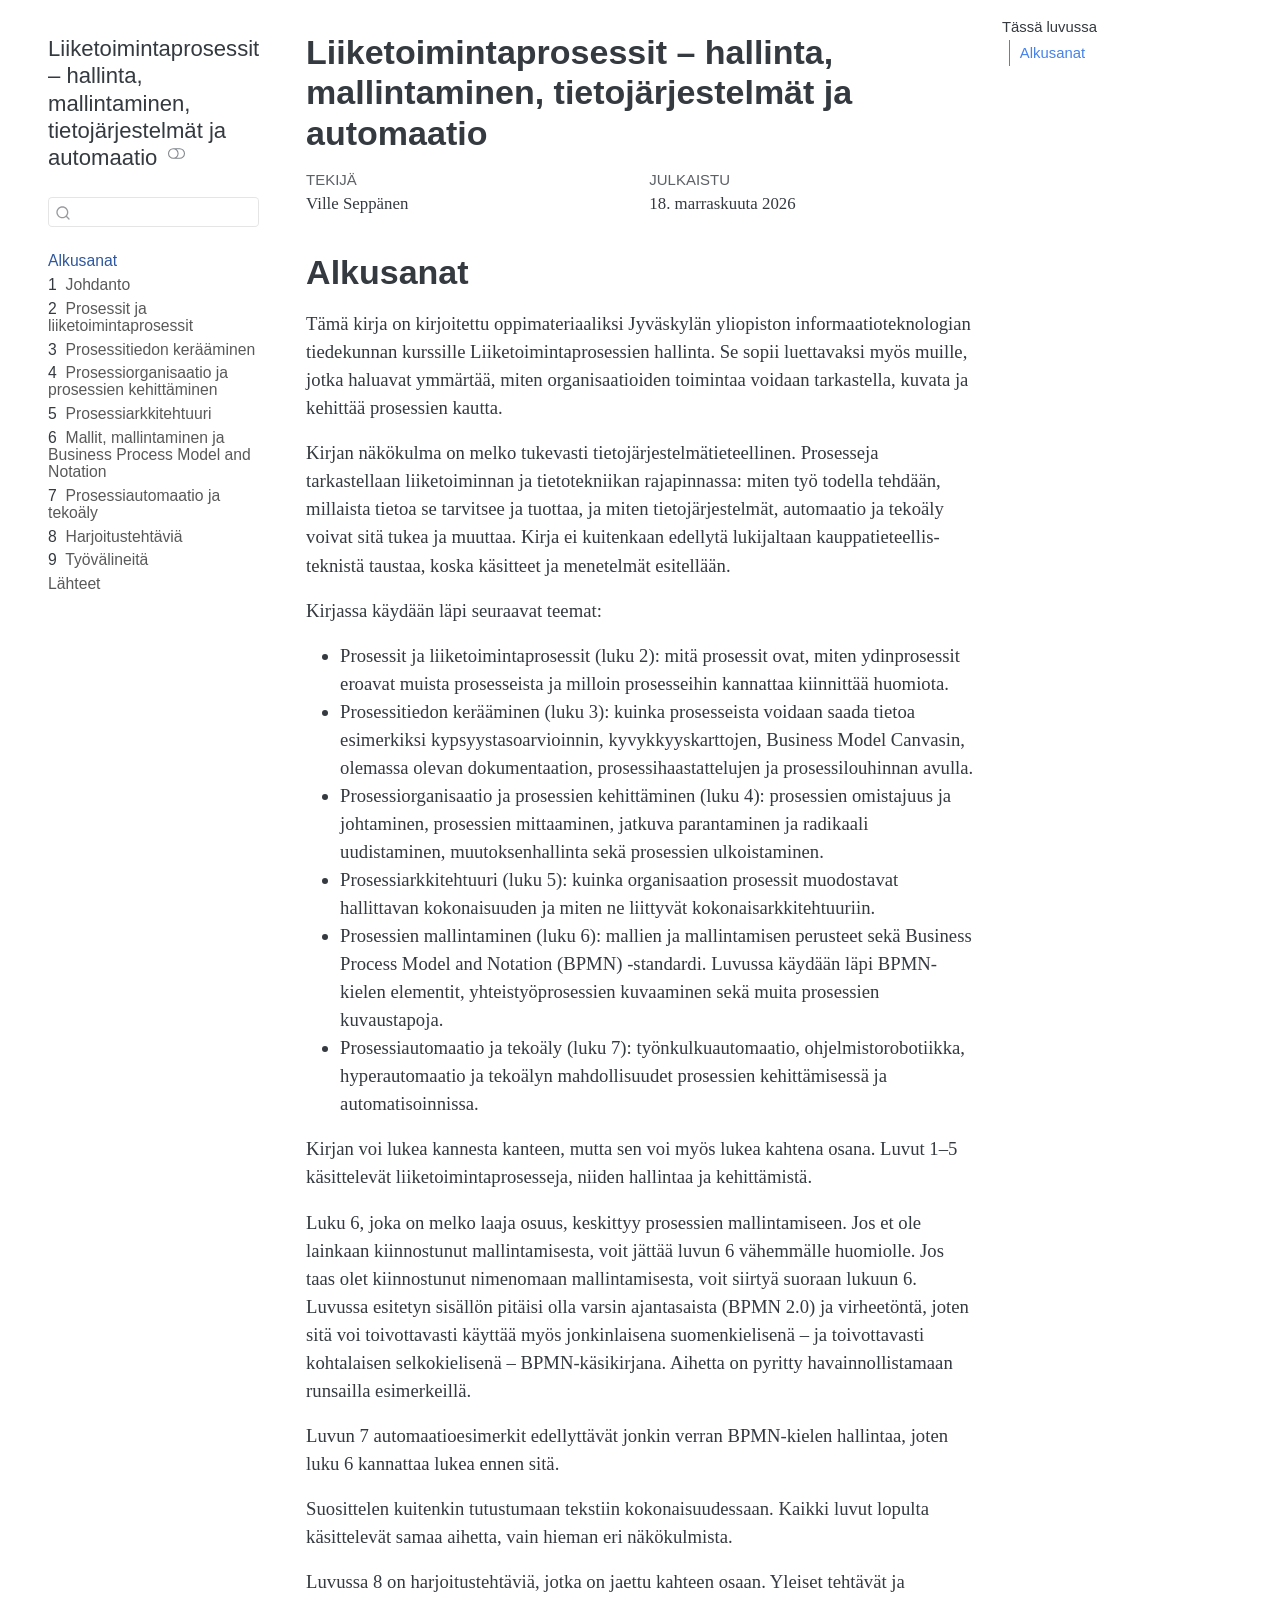
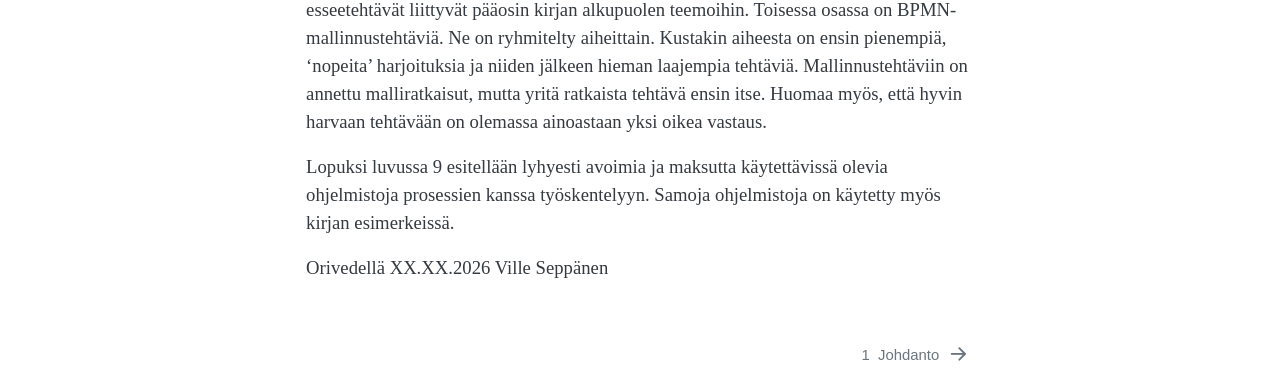
==== index.html @ 6fb19922 "Built site for gh-pages" ====
<!DOCTYPE html>
<html xmlns="http://www.w3.org/1999/xhtml" lang="fi" xml:lang="fi"><head>

<meta charset="utf-8">
<meta name="generator" content="quarto-1.10.19">

<meta name="viewport" content="width=device-width, initial-scale=1.0, user-scalable=yes">

<meta name="author" content="Ville Seppänen">

<title>Liiketoimintaprosessit – hallinta, mallintaminen, tietojärjestelmät ja automaatio</title>
<style>
/* Default styles provided by pandoc.
** See https://pandoc.org/MANUAL.html#variables-for-html for config info.
*/
span.smallcaps{font-variant: small-caps;}
div.columns{display: flex; gap: 1.5em;}
div.column{flex: auto;}
@media screen {
div.columns{gap: min(4vw, 1.5em);}
div.column{overflow-x: auto;}
}
div.hanging-indent{margin-left: 1.5em; text-indent: -1.5em;}
ul.task-list{list-style: none;}
ul.task-list li input[type="checkbox"] {
  width: 0.8em;
  margin: 0 0.8em 0.2em -1em; /* quarto-specific, see https://github.com/quarto-dev/quarto-cli/issues/4556 */ 
  vertical-align: middle;
}
</style>


<script src="site_libs/quarto-nav/quarto-nav.js"></script>
<script src="site_libs/quarto-nav/headroom.min.js"></script>
<script src="site_libs/clipboard/clipboard.min.js"></script>
<script src="site_libs/quarto-search/autocomplete.umd.js"></script>
<script src="site_libs/quarto-search/fuse.min.js"></script>
<script src="site_libs/quarto-search/quarto-search.js"></script>
<meta name="quarto:offset" content="./">
<link href="./johdanto.html" rel="next">
<script src="site_libs/quarto-html/quarto.js" type="module"></script>
<script src="site_libs/quarto-html/tabsets/tabsets.js" type="module"></script>
<script src="site_libs/quarto-html/popper.min.js"></script>
<script src="site_libs/quarto-html/tippy.umd.min.js"></script>
<script src="site_libs/quarto-html/anchor.min.js"></script>
<link href="site_libs/quarto-html/tippy.css" rel="stylesheet">
<link href="site_libs/quarto-html/quarto-syntax-highlighting-bf27225e3a48a9273f3daa8f8e829971.css" rel="stylesheet" class="quarto-color-scheme" id="quarto-text-highlighting-styles">
<link href="site_libs/quarto-html/quarto-syntax-highlighting-dark-b626d73c4c936ccc3cb08be7d45d1df6.css" rel="stylesheet" class="quarto-color-scheme quarto-color-alternate" id="quarto-text-highlighting-styles">
<link href="site_libs/quarto-html/quarto-syntax-highlighting-bf27225e3a48a9273f3daa8f8e829971.css" rel="stylesheet" class="quarto-color-scheme-extra" id="quarto-text-highlighting-styles">
<script src="site_libs/bootstrap/bootstrap.min.js"></script>
<link href="site_libs/bootstrap/bootstrap-icons.css" rel="stylesheet">
<link href="site_libs/bootstrap/bootstrap-2a1a1914d861ccdc16544b75d36f383a.min.css" rel="stylesheet" append-hash="true" class="quarto-color-scheme" id="quarto-bootstrap" data-mode="light">
<link href="site_libs/bootstrap/bootstrap-dark-37a0ccb6f5b9899fcb884e11bb6f7458.min.css" rel="stylesheet" append-hash="true" class="quarto-color-scheme quarto-color-alternate" id="quarto-bootstrap" data-mode="dark">
<link href="site_libs/bootstrap/bootstrap-2a1a1914d861ccdc16544b75d36f383a.min.css" rel="stylesheet" append-hash="true" class="quarto-color-scheme-extra" id="quarto-bootstrap" data-mode="light">
<script id="quarto-search-options" type="application/json">{
  "location": "sidebar",
  "copy-button": false,
  "collapse-after": 3,
  "panel-placement": "start",
  "type": "textbox",
  "limit": 50,
  "keyboard-shortcut": [
    "f",
    "/",
    "s"
  ],
  "show-item-context": false,
  "language": {
    "search-no-results-text": "Ei tuloksia",
    "search-matching-documents-text": "tulokset",
    "search-copy-link-title": "Kopioi linkki hakuun",
    "search-hide-matches-text": "Piilota loput tulokset",
    "search-more-match-text": "tulos tässä dokumentissa",
    "search-more-matches-text": "tulosta tässä dokumentissa",
    "search-clear-button-title": "Tyhjennä",
    "search-text-placeholder": "",
    "search-detached-cancel-button-title": "Peruuta",
    "search-submit-button-title": "Lähetä",
    "search-label": "Hae"
  }
}</script>


<link rel="stylesheet" href="styles.css">
</head>

<body class="nav-sidebar floating quarto-light"><script id="quarto-html-before-body" type="application/javascript">
    const toggleBodyColorMode = (bsSheetEl) => {
      const mode = bsSheetEl.getAttribute("data-mode");
      const bodyEl = window.document.querySelector("body");
      if (mode === "dark") {
        bodyEl.classList.add("quarto-dark");
        bodyEl.classList.remove("quarto-light");
      } else {
        bodyEl.classList.add("quarto-light");
        bodyEl.classList.remove("quarto-dark");
      }
    }
    const toggleBodyColorPrimary = () => {
      const bsSheetEl = window.document.querySelector("link#quarto-bootstrap:not([rel=disabled-stylesheet])");
      if (bsSheetEl) {
        toggleBodyColorMode(bsSheetEl);
      }
    }
    const setColorSchemeToggle = (alternate) => {
      const toggles = window.document.querySelectorAll('.quarto-color-scheme-toggle');
      for (let i=0; i < toggles.length; i++) {
        const toggle = toggles[i];
        if (toggle) {
          if (alternate) {
            toggle.classList.add("alternate");
          } else {
            toggle.classList.remove("alternate");
          }
        }
      }
    };
    const toggleColorMode = (alternate) => {
      // Switch the stylesheets
      const primaryStylesheets = window.document.querySelectorAll('link.quarto-color-scheme:not(.quarto-color-alternate)');
      const alternateStylesheets = window.document.querySelectorAll('link.quarto-color-scheme.quarto-color-alternate');
      manageTransitions('#quarto-margin-sidebar .nav-link', false);
      if (alternate) {
        // note: dark is layered on light, we don't disable primary!
        enableStylesheet(alternateStylesheets);
        for (const sheetNode of alternateStylesheets) {
          if (sheetNode.id === "quarto-bootstrap") {
            toggleBodyColorMode(sheetNode);
          }
        }
      } else {
        disableStylesheet(alternateStylesheets);
        enableStylesheet(primaryStylesheets)
        toggleBodyColorPrimary();
      }
      manageTransitions('#quarto-margin-sidebar .nav-link', true);
      // Switch the toggles
      setColorSchemeToggle(alternate)
      // Hack to workaround the fact that safari doesn't
      // properly recolor the scrollbar when toggling (#1455)
      if (navigator.userAgent.indexOf('Safari') > 0 && navigator.userAgent.indexOf('Chrome') == -1) {
        manageTransitions("body", false);
        window.scrollTo(0, 1);
        setTimeout(() => {
          window.scrollTo(0, 0);
          manageTransitions("body", true);
        }, 40);
      }
    }
    const disableStylesheet = (stylesheets) => {
      for (let i=0; i < stylesheets.length; i++) {
        const stylesheet = stylesheets[i];
        stylesheet.rel = 'disabled-stylesheet';
      }
    }
    const enableStylesheet = (stylesheets) => {
      for (let i=0; i < stylesheets.length; i++) {
        const stylesheet = stylesheets[i];
        if(stylesheet.rel !== 'stylesheet') { // for Chrome, which will still FOUC without this check
          stylesheet.rel = 'stylesheet';
        }
      }
    }
    const manageTransitions = (selector, allowTransitions) => {
      const els = window.document.querySelectorAll(selector);
      for (let i=0; i < els.length; i++) {
        const el = els[i];
        if (allowTransitions) {
          el.classList.remove('notransition');
        } else {
          el.classList.add('notransition');
        }
      }
    }
    const isFileUrl = () => {
      return window.location.protocol === 'file:';
    }
    const hasAlternateSentinel = () => {
      let styleSentinel = getColorSchemeSentinel();
      if (styleSentinel !== null) {
        return styleSentinel === "alternate";
      } else {
        return false;
      }
    }
    const setStyleSentinel = (alternate) => {
      const value = alternate ? "alternate" : "default";
      if (!isFileUrl()) {
        window.localStorage.setItem("quarto-color-scheme", value);
      } else {
        localAlternateSentinel = value;
      }
    }
    const getColorSchemeSentinel = () => {
      if (!isFileUrl()) {
        const storageValue = window.localStorage.getItem("quarto-color-scheme");
        return storageValue != null ? storageValue : localAlternateSentinel;
      } else {
        return localAlternateSentinel;
      }
    }
    const toggleGiscusIfUsed = (isAlternate, darkModeDefault) => {
      const baseTheme = document.querySelector('#giscus-base-theme')?.value ?? 'light';
      const alternateTheme = document.querySelector('#giscus-alt-theme')?.value ?? 'dark';
      let newTheme = '';
      if(authorPrefersDark) {
        newTheme = isAlternate ? baseTheme : alternateTheme;
      } else {
        newTheme = isAlternate ? alternateTheme : baseTheme;
      }
      const changeGiscusTheme = () => {
        // From: https://github.com/giscus/giscus/issues/336
        const sendMessage = (message) => {
          const iframe = document.querySelector('iframe.giscus-frame');
          if (!iframe) return;
          iframe.contentWindow.postMessage({ giscus: message }, 'https://giscus.app');
        }
        sendMessage({
          setConfig: {
            theme: newTheme
          }
        });
      }
      const isGiscussLoaded = window.document.querySelector('iframe.giscus-frame') !== null;
      if (isGiscussLoaded) {
        changeGiscusTheme();
      }
    };
    const authorPrefersDark = false;
    const darkModeDefault = authorPrefersDark;
      document.querySelector('link#quarto-text-highlighting-styles.quarto-color-scheme-extra').rel = 'disabled-stylesheet';
      document.querySelector('link#quarto-bootstrap.quarto-color-scheme-extra').rel = 'disabled-stylesheet';
    let localAlternateSentinel = darkModeDefault ? 'alternate' : 'default';
    // Dark / light mode switch
    window.quartoToggleColorScheme = () => {
      // Read the current dark / light value
      let toAlternate = !hasAlternateSentinel();
      toggleColorMode(toAlternate);
      setStyleSentinel(toAlternate);
      toggleGiscusIfUsed(toAlternate, darkModeDefault);
      window.dispatchEvent(new Event('resize'));
    };
    // Switch to dark mode if need be
    if (hasAlternateSentinel()) {
      toggleColorMode(true);
    } else {
      toggleColorMode(false);
    }
  </script>

<div id="quarto-search-results"></div>
  <header id="quarto-header" class="headroom fixed-top">
  <nav class="quarto-secondary-nav">
    <div class="container-fluid d-flex">
      <button type="button" class="quarto-btn-toggle btn" data-bs-toggle="collapse" role="button" data-bs-target=".quarto-sidebar-collapse-item" aria-controls="quarto-sidebar" aria-expanded="false" aria-label="Vaihda sivupalkki" onclick="if (window.quartoToggleHeadroom) { window.quartoToggleHeadroom(); }">
        <i class="bi bi-layout-text-sidebar-reverse"></i>
      </button>
        <nav class="quarto-page-breadcrumbs" aria-label="breadcrumb"><ol class="breadcrumb"><li class="breadcrumb-item"><a href="./index.html">Alkusanat</a></li></ol></nav>
        <a class="flex-grow-1" role="navigation" data-bs-toggle="collapse" data-bs-target=".quarto-sidebar-collapse-item" aria-controls="quarto-sidebar" aria-expanded="false" aria-label="Vaihda sivupalkki" onclick="if (window.quartoToggleHeadroom) { window.quartoToggleHeadroom(); }">      
        </a>
      <button type="button" class="btn quarto-search-button" aria-label="Hae" onclick="window.quartoOpenSearch();">
        <i class="bi bi-search"></i>
      </button>
    </div>
  </nav>
</header>
<!-- content -->
<div id="quarto-content" class="quarto-container page-columns page-rows-contents page-layout-article">
<!-- sidebar -->
  <nav id="quarto-sidebar" class="sidebar collapse collapse-horizontal quarto-sidebar-collapse-item sidebar-navigation floating overflow-auto">
    <div class="pt-lg-2 mt-2 text-left sidebar-header">
    <div class="sidebar-title mb-0 py-0">
      <a href="./">Liiketoimintaprosessit – hallinta, mallintaminen, tietojärjestelmät ja automaatio</a> 
        <div class="sidebar-tools-main">
  <a href="" class="quarto-color-scheme-toggle quarto-navigation-tool  px-1" onclick="window.quartoToggleColorScheme(); return false;" title="Tumma tila päälle/pois"><i class="bi"></i></a>
</div>
    </div>
      </div>
        <div class="mt-2 flex-shrink-0 align-items-center">
        <div class="sidebar-search">
        <div id="quarto-search" class="" title="Hae"></div>
        </div>
        </div>
    <div class="sidebar-menu-container"> 
    <ul class="list-unstyled mt-1">
        <li class="sidebar-item">
  <div class="sidebar-item-container"> 
  <a href="./index.html" class="sidebar-item-text sidebar-link active">
 <span class="menu-text">Alkusanat</span></a>
  </div>
</li>
        <li class="sidebar-item">
  <div class="sidebar-item-container"> 
  <a href="./johdanto.html" class="sidebar-item-text sidebar-link">
 <span class="menu-text"><span class="chapter-number">1</span>&nbsp; <span class="chapter-title">Johdanto</span></span></a>
  </div>
</li>
        <li class="sidebar-item">
  <div class="sidebar-item-container"> 
  <a href="./prosessit_ja_liiketoimintaprosessit.html" class="sidebar-item-text sidebar-link">
 <span class="menu-text"><span class="chapter-number">2</span>&nbsp; <span class="chapter-title">Prosessit ja liiketoimintaprosessit</span></span></a>
  </div>
</li>
        <li class="sidebar-item">
  <div class="sidebar-item-container"> 
  <a href="./prosessitiedon_keraaminen.html" class="sidebar-item-text sidebar-link">
 <span class="menu-text"><span class="chapter-number">3</span>&nbsp; <span class="chapter-title">Prosessitiedon kerääminen</span></span></a>
  </div>
</li>
        <li class="sidebar-item">
  <div class="sidebar-item-container"> 
  <a href="./prosessiorganisaatio_ja_prosessien_kehittaminen.html" class="sidebar-item-text sidebar-link">
 <span class="menu-text"><span class="chapter-number">4</span>&nbsp; <span class="chapter-title">Prosessiorganisaatio ja prosessien kehittäminen</span></span></a>
  </div>
</li>
        <li class="sidebar-item">
  <div class="sidebar-item-container"> 
  <a href="./prosessiarkkitehtuuri.html" class="sidebar-item-text sidebar-link">
 <span class="menu-text"><span class="chapter-number">5</span>&nbsp; <span class="chapter-title">Prosessiarkkitehtuuri</span></span></a>
  </div>
</li>
        <li class="sidebar-item">
  <div class="sidebar-item-container"> 
  <a href="./bpmn_ja_prosessien_kuvaaminen.html" class="sidebar-item-text sidebar-link">
 <span class="menu-text"><span class="chapter-number">6</span>&nbsp; <span class="chapter-title">Mallit, mallintaminen ja Business Process Model and Notation</span></span></a>
  </div>
</li>
        <li class="sidebar-item">
  <div class="sidebar-item-container"> 
  <a href="./prosessiautomaatio.html" class="sidebar-item-text sidebar-link">
 <span class="menu-text"><span class="chapter-number">7</span>&nbsp; <span class="chapter-title">Prosessiautomaatio ja tekoäly</span></span></a>
  </div>
</li>
        <li class="sidebar-item">
  <div class="sidebar-item-container"> 
  <a href="./tehtavat.html" class="sidebar-item-text sidebar-link">
 <span class="menu-text"><span class="chapter-number">8</span>&nbsp; <span class="chapter-title">Harjoitustehtäviä</span></span></a>
  </div>
</li>
        <li class="sidebar-item">
  <div class="sidebar-item-container"> 
  <a href="./tyovalineita.html" class="sidebar-item-text sidebar-link">
 <span class="menu-text"><span class="chapter-number">9</span>&nbsp; <span class="chapter-title">Työvälineitä</span></span></a>
  </div>
</li>
        <li class="sidebar-item">
  <div class="sidebar-item-container"> 
  <a href="./references.html" class="sidebar-item-text sidebar-link">
 <span class="menu-text">Lähteet</span></a>
  </div>
</li>
    </ul>
    </div>
</nav>
<div id="quarto-sidebar-glass" class="quarto-sidebar-collapse-item" data-bs-toggle="collapse" data-bs-target=".quarto-sidebar-collapse-item"></div>
<!-- margin-sidebar -->
    <div id="quarto-margin-sidebar" class="sidebar margin-sidebar">
        <nav id="TOC" role="doc-toc" class="toc-active">
    <h2 id="toc-title">Tässä luvussa</h2>
   
  <ul>
  <li><a href="#alkusanat" id="toc-alkusanat" class="nav-link active" data-scroll-target="#alkusanat">Alkusanat</a></li>
  </ul>
</nav>
    </div>
<!-- main -->
<main class="content" id="quarto-document-content">


<header id="title-block-header" class="quarto-title-block default">
<div class="quarto-title">
<h1 class="title">Liiketoimintaprosessit – hallinta, mallintaminen, tietojärjestelmät ja automaatio</h1>
</div>



<div class="quarto-title-meta">

    <div>
    <div class="quarto-title-meta-heading">Tekijä</div>
    <div class="quarto-title-meta-contents">
             <p>Ville Seppänen </p>
          </div>
  </div>
    
    <div>
    <div class="quarto-title-meta-heading">Julkaistu</div>
    <div class="quarto-title-meta-contents">
      <p class="date">18. marraskuuta 2026</p>
    </div>
  </div>
  
    
  </div>
  


</header>


<section id="alkusanat" class="level1 unnumbered">
<h1 class="unnumbered">Alkusanat</h1>
<p>Tämä kirja on kirjoitettu oppimateriaaliksi Jyväskylän yliopiston informaatioteknologian tiedekunnan kurssille Liiketoimintaprosessien hallinta. Se sopii luettavaksi myös muille, jotka haluavat ymmärtää, miten organisaatioiden toimintaa voidaan tarkastella, kuvata ja kehittää prosessien kautta.</p>
<p>Kirjan näkökulma on melko tukevasti tietojärjestelmätieteellinen. Prosesseja tarkastellaan liiketoiminnan ja tietotekniikan rajapinnassa: miten työ todella tehdään, millaista tietoa se tarvitsee ja tuottaa, ja miten tietojärjestelmät, automaatio ja tekoäly voivat sitä tukea ja muuttaa. Kirja ei kuitenkaan edellytä lukijaltaan kauppatieteellis-teknistä taustaa, koska käsitteet ja menetelmät esitellään.</p>
<p>Kirjassa käydään läpi seuraavat teemat:</p>
<ul>
<li>Prosessit ja liiketoimintaprosessit (luku 2): mitä prosessit ovat, miten ydinprosessit eroavat muista prosesseista ja milloin prosesseihin kannattaa kiinnittää huomiota.</li>
<li>Prosessitiedon kerääminen (luku 3): kuinka prosesseista voidaan saada tietoa esimerkiksi kypsyystasoarvioinnin, kyvykkyyskarttojen, Business Model Canvasin, olemassa olevan dokumentaation, prosessihaastattelujen ja prosessilouhinnan avulla.</li>
<li>Prosessiorganisaatio ja prosessien kehittäminen (luku 4): prosessien omistajuus ja johtaminen, prosessien mittaaminen, jatkuva parantaminen ja radikaali uudistaminen, muutoksenhallinta sekä prosessien ulkoistaminen.</li>
<li>Prosessiarkkitehtuuri (luku 5): kuinka organisaation prosessit muodostavat hallittavan kokonaisuuden ja miten ne liittyvät kokonaisarkkitehtuuriin.</li>
<li>Prosessien mallintaminen (luku 6): mallien ja mallintamisen perusteet sekä Business Process Model and Notation (BPMN) -standardi. Luvussa käydään läpi BPMN-kielen elementit, yhteistyöprosessien kuvaaminen sekä muita prosessien kuvaustapoja.</li>
<li>Prosessiautomaatio ja tekoäly (luku 7): työnkulkuautomaatio, ohjelmistorobotiikka, hyperautomaatio ja tekoälyn mahdollisuudet prosessien kehittämisessä ja automatisoinnissa.</li>
</ul>
<p>Kirjan voi lukea kannesta kanteen, mutta sen voi myös lukea kahtena osana. Luvut 1–5 käsittelevät liiketoimintaprosesseja, niiden hallintaa ja kehittämistä.</p>
<p>Luku 6, joka on melko laaja osuus, keskittyy prosessien mallintamiseen. Jos et ole lainkaan kiinnostunut mallintamisesta, voit jättää luvun 6 vähemmälle huomiolle. Jos taas olet kiinnostunut nimenomaan mallintamisesta, voit siirtyä suoraan lukuun 6. Luvussa esitetyn sisällön pitäisi olla varsin ajantasaista (BPMN 2.0) ja virheetöntä, joten sitä voi toivottavasti käyttää myös jonkinlaisena suomenkielisenä – ja toivottavasti kohtalaisen selkokielisenä – BPMN-käsikirjana. Aihetta on pyritty havainnollistamaan runsailla esimerkeillä.</p>
<p>Luvun 7 automaatioesimerkit edellyttävät jonkin verran BPMN-kielen hallintaa, joten luku 6 kannattaa lukea ennen sitä.</p>
<p>Suosittelen kuitenkin tutustumaan tekstiin kokonaisuudessaan. Kaikki luvut lopulta käsittelevät samaa aihetta, vain hieman eri näkökulmista.</p>
<p>Luvussa 8 on harjoitustehtäviä, jotka on jaettu kahteen osaan. Yleiset tehtävät ja esseetehtävät liittyvät pääosin kirjan alkupuolen teemoihin. Toisessa osassa on BPMN-mallinnustehtäviä. Ne on ryhmitelty aiheittain. Kustakin aiheesta on ensin pienempiä, ‘nopeita’ harjoituksia ja niiden jälkeen hieman laajempia tehtäviä. Mallinnustehtäviin on annettu malliratkaisut, mutta yritä ratkaista tehtävä ensin itse. Huomaa myös, että hyvin harvaan tehtävään on olemassa ainoastaan yksi oikea vastaus.</p>
<p>Lopuksi luvussa 9 esitellään lyhyesti avoimia ja maksutta käytettävissä olevia ohjelmistoja prosessien kanssa työskentelyyn. Samoja ohjelmistoja on käytetty myös kirjan esimerkeissä.</p>
<!-- Lopuksi vielä kiitokset seuraaville (aakkosjärjestyksessä): Ari Kuusio, Claude Opus 5.5, Pentti Marttiin, Sara Seppänen ja Tuomas Kokko. -->
<p>Orivedellä XX.XX.2026 Ville Seppänen</p>


</section>

</main> <!-- /main -->
<script id="quarto-html-after-body" type="application/javascript">
  window.document.addEventListener("DOMContentLoaded", function (event) {
    // Ensure there is a toggle, if there isn't float one in the top right
    if (window.document.querySelector('.quarto-color-scheme-toggle') === null) {
      const a = window.document.createElement('a');
      a.classList.add('top-right');
      a.classList.add('quarto-color-scheme-toggle');
      a.href = "";
      a.onclick = function() { try { window.quartoToggleColorScheme(); } catch {} return false; };
      const i = window.document.createElement("i");
      i.classList.add('bi');
      a.appendChild(i);
      window.document.body.appendChild(a);
    }
    setColorSchemeToggle(hasAlternateSentinel())
    const icon = "";
    const anchorJS = new window.AnchorJS();
    anchorJS.options = {
      placement: 'right',
      icon: icon
    };
    anchorJS.add('.anchored');
    const isCodeAnnotation = (el) => {
      for (const clz of el.classList) {
        if (clz.startsWith('code-annotation-')) {                     
          return true;
        }
      }
      return false;
    }
    const onCopySuccess = function(e) {
      // button target
      const button = e.trigger;
      // don't keep focus
      button.blur();
      // flash "checked"
      button.classList.add('code-copy-button-checked');
      var currentTitle = button.getAttribute("title");
      button.setAttribute("title", "Kopioitu!");
      let tooltip;
      if (window.bootstrap) {
        button.setAttribute("data-bs-toggle", "tooltip");
        button.setAttribute("data-bs-placement", "left");
        button.setAttribute("data-bs-title", "Kopioitu!");
        tooltip = new bootstrap.Tooltip(button, 
          { trigger: "manual", 
            customClass: "code-copy-button-tooltip",
            offset: [0, -8]});
        tooltip.show();    
      }
      setTimeout(function() {
        if (tooltip) {
          tooltip.hide();
          button.removeAttribute("data-bs-title");
          button.removeAttribute("data-bs-toggle");
          button.removeAttribute("data-bs-placement");
        }
        button.setAttribute("title", currentTitle);
        button.classList.remove('code-copy-button-checked');
      }, 1000);
      // clear code selection
      e.clearSelection();
    }
    const getTextToCopy = function(trigger) {
      const outerScaffold = trigger.parentElement.cloneNode(true);
      const codeEl = outerScaffold.querySelector('code');
      for (const childEl of codeEl.children) {
        if (isCodeAnnotation(childEl)) {
          childEl.remove();
        }
      }
      return codeEl.innerText;
    }
    const clipboard = new window.ClipboardJS('.code-copy-button:not([data-in-quarto-modal])', {
      text: getTextToCopy
    });
    clipboard.on('success', onCopySuccess);
    if (window.document.getElementById('quarto-embedded-source-code-modal')) {
      const clipboardModal = new window.ClipboardJS('.code-copy-button[data-in-quarto-modal]', {
        text: getTextToCopy,
        container: window.document.getElementById('quarto-embedded-source-code-modal')
      });
      clipboardModal.on('success', onCopySuccess);
    }
      var localhostRegex = new RegExp(/^(?:http|https):\/\/localhost\:?[0-9]*\//);
      var mailtoRegex = new RegExp(/^mailto:/);
        var filterRegex = new RegExp('/' + window.location.host + '/');
      var isInternal = (href) => {
          return filterRegex.test(href) || localhostRegex.test(href) || mailtoRegex.test(href);
      }
      // Inspect non-navigation links and adorn them if external
     var links = window.document.querySelectorAll('a[href]:not(.nav-link):not(.navbar-brand):not(.toc-action):not(.sidebar-link):not(.sidebar-item-toggle):not(.pagination-link):not(.no-external):not([aria-hidden]):not(.dropdown-item):not(.quarto-navigation-tool):not(.about-link)');
      for (var i=0; i<links.length; i++) {
        const link = links[i];
        if (!isInternal(link.href)) {
          // undo the damage that might have been done by quarto-nav.js in the case of
          // links that we want to consider external
          if (link.dataset.originalHref !== undefined) {
            link.href = link.dataset.originalHref;
          }
        }
      }
    function tippyHover(el, contentFn, onTriggerFn, onUntriggerFn) {
      const config = {
        allowHTML: true,
        maxWidth: 500,
        delay: 100,
        arrow: false,
        appendTo: function(el) {
            return el.parentElement;
        },
        interactive: true,
        interactiveBorder: 10,
        theme: 'quarto',
        placement: 'bottom-start',
      };
      if (contentFn) {
        config.content = contentFn;
      }
      if (onTriggerFn) {
        config.onTrigger = onTriggerFn;
      }
      if (onUntriggerFn) {
        config.onUntrigger = onUntriggerFn;
      }
      window.tippy(el, config); 
    }
    const noterefs = window.document.querySelectorAll('a[role="doc-noteref"]');
    for (var i=0; i<noterefs.length; i++) {
      const ref = noterefs[i];
      tippyHover(ref, function() {
        // use id or data attribute instead here
        let href = ref.getAttribute('data-footnote-href') || ref.getAttribute('href');
        try { href = new URL(href).hash; } catch {}
        const id = href.replace(/^#\/?/, "");
        const note = window.document.getElementById(id);
        if (note) {
          return note.innerHTML;
        } else {
          return "";
        }
      });
    }
    const xrefs = window.document.querySelectorAll('a.quarto-xref');
    const processXRef = (id, note) => {
      // Strip column container classes
      const stripColumnClz = (el) => {
        el.classList.remove("page-full", "page-columns");
        if (el.children) {
          for (const child of el.children) {
            stripColumnClz(child);
          }
        }
      }
      stripColumnClz(note)
      if (id === null || id.startsWith('sec-')) {
        // Special case sections, only their first couple elements
        const container = document.createElement("div");
        if (note.children && note.children.length > 2) {
          container.appendChild(note.children[0].cloneNode(true));
          for (let i = 1; i < note.children.length; i++) {
            const child = note.children[i];
            if (child.tagName === "P" && child.innerText === "") {
              continue;
            } else {
              container.appendChild(child.cloneNode(true));
              break;
            }
          }
          if (window.Quarto?.typesetMath) {
            window.Quarto.typesetMath(container);
          }
          return container.innerHTML
        } else {
          if (window.Quarto?.typesetMath) {
            window.Quarto.typesetMath(note);
          }
          return note.innerHTML;
        }
      } else {
        // Remove any anchor links if they are present
        const anchorLink = note.querySelector('a.anchorjs-link');
        if (anchorLink) {
          anchorLink.remove();
        }
        if (window.Quarto?.typesetMath) {
          window.Quarto.typesetMath(note);
        }
        if (note.classList.contains("callout")) {
          return note.outerHTML;
        } else {
          return note.innerHTML;
        }
      }
    }
    for (var i=0; i<xrefs.length; i++) {
      const xref = xrefs[i];
      tippyHover(xref, undefined, function(instance) {
        instance.disable();
        let url = xref.getAttribute('href');
        let hash = undefined; 
        if (url.startsWith('#')) {
          hash = url;
        } else {
          try { hash = new URL(url).hash; } catch {}
        }
        if (hash) {
          const id = hash.replace(/^#\/?/, "");
          const note = window.document.getElementById(id);
          if (note !== null) {
            try {
              const html = processXRef(id, note.cloneNode(true));
              instance.setContent(html);
            } finally {
              instance.enable();
              instance.show();
            }
          } else {
            // See if we can fetch this
            fetch(url.split('#')[0])
            .then(res => res.text())
            .then(html => {
              const parser = new DOMParser();
              const htmlDoc = parser.parseFromString(html, "text/html");
              const note = htmlDoc.getElementById(id);
              if (note !== null) {
                const html = processXRef(id, note);
                instance.setContent(html);
              } 
            }).finally(() => {
              instance.enable();
              instance.show();
            });
          }
        } else {
          // See if we can fetch a full url (with no hash to target)
          // This is a special case and we should probably do some content thinning / targeting
          fetch(url)
          .then(res => res.text())
          .then(html => {
            const parser = new DOMParser();
            const htmlDoc = parser.parseFromString(html, "text/html");
            const note = htmlDoc.querySelector('main.content');
            if (note !== null) {
              // This should only happen for chapter cross references
              // (since there is no id in the URL)
              // remove the first header
              if (note.children.length > 0 && note.children[0].tagName === "HEADER") {
                note.children[0].remove();
              }
              const html = processXRef(null, note);
              instance.setContent(html);
            } 
          }).finally(() => {
            instance.enable();
            instance.show();
          });
        }
      }, function(instance) {
      });
    }
        let selectedAnnoteEl;
        const selectorForAnnotation = ( cell, annotation) => {
          let cellAttr = 'data-code-cell="' + cell + '"';
          let lineAttr = 'data-code-annotation="' +  annotation + '"';
          const selector = 'span[' + cellAttr + '][' + lineAttr + ']';
          return selector;
        }
        const selectCodeLines = (annoteEl) => {
          const doc = window.document;
          const targetCell = annoteEl.getAttribute("data-target-cell");
          const targetAnnotation = annoteEl.getAttribute("data-target-annotation");
          const annoteSpan = window.document.querySelector(selectorForAnnotation(targetCell, targetAnnotation));
          const lines = annoteSpan.getAttribute("data-code-lines").split(",");
          const lineIds = lines.map((line) => {
            return targetCell + "-" + line;
          })
          let top = null;
          let height = null;
          let parent = null;
          if (lineIds.length > 0) {
              //compute the position of the single el (top and bottom and make a div)
              const el = window.document.getElementById(lineIds[0]);
              top = el.offsetTop;
              height = el.offsetHeight;
              parent = el.parentElement.parentElement;
            if (lineIds.length > 1) {
              const lastEl = window.document.getElementById(lineIds[lineIds.length - 1]);
              const bottom = lastEl.offsetTop + lastEl.offsetHeight;
              height = bottom - top;
            }
            if (top !== null && height !== null && parent !== null) {
              // cook up a div (if necessary) and position it 
              let div = window.document.getElementById("code-annotation-line-highlight");
              if (div === null) {
                div = window.document.createElement("div");
                div.setAttribute("id", "code-annotation-line-highlight");
                div.style.position = 'absolute';
                parent.appendChild(div);
              }
              div.style.top = top - 2 + "px";
              div.style.height = height + 4 + "px";
              div.style.left = 0;
              let gutterDiv = window.document.getElementById("code-annotation-line-highlight-gutter");
              if (gutterDiv === null) {
                gutterDiv = window.document.createElement("div");
                gutterDiv.setAttribute("id", "code-annotation-line-highlight-gutter");
                gutterDiv.style.position = 'absolute';
                const codeCell = window.document.getElementById(targetCell);
                const gutter = codeCell.querySelector('.code-annotation-gutter');
                gutter.appendChild(gutterDiv);
              }
              gutterDiv.style.top = top - 2 + "px";
              gutterDiv.style.height = height + 4 + "px";
            }
            selectedAnnoteEl = annoteEl;
          }
        };
        const unselectCodeLines = () => {
          const elementsIds = ["code-annotation-line-highlight", "code-annotation-line-highlight-gutter"];
          elementsIds.forEach((elId) => {
            const div = window.document.getElementById(elId);
            if (div) {
              div.remove();
            }
          });
          selectedAnnoteEl = undefined;
        };
          // Handle positioning of the toggle
      window.addEventListener(
        "resize",
        throttle(() => {
          elRect = undefined;
          if (selectedAnnoteEl) {
            selectCodeLines(selectedAnnoteEl);
          }
        }, 10)
      );
      function throttle(fn, ms) {
      let throttle = false;
      let timer;
        return (...args) => {
          if(!throttle) { // first call gets through
              fn.apply(this, args);
              throttle = true;
          } else { // all the others get throttled
              if(timer) clearTimeout(timer); // cancel #2
              timer = setTimeout(() => {
                fn.apply(this, args);
                timer = throttle = false;
              }, ms);
          }
        };
      }
        // Attach click handler to the DT
        const annoteDls = window.document.querySelectorAll('dt[data-target-cell]');
        for (const annoteDlNode of annoteDls) {
          annoteDlNode.addEventListener('click', (event) => {
            const clickedEl = event.target;
            if (clickedEl !== selectedAnnoteEl) {
              unselectCodeLines();
              const activeEl = window.document.querySelector('dt[data-target-cell].code-annotation-active');
              if (activeEl) {
                activeEl.classList.remove('code-annotation-active');
              }
              selectCodeLines(clickedEl);
              clickedEl.classList.add('code-annotation-active');
            } else {
              // Unselect the line
              unselectCodeLines();
              clickedEl.classList.remove('code-annotation-active');
            }
          });
        }
    const findCites = (el) => {
      const parentEl = el.parentElement;
      if (parentEl) {
        const cites = parentEl.dataset.cites;
        if (cites) {
          return {
            el,
            cites: cites.split(' ')
          };
        } else {
          return findCites(el.parentElement)
        }
      } else {
        return undefined;
      }
    };
    var bibliorefs = window.document.querySelectorAll('a[role="doc-biblioref"]');
    for (var i=0; i<bibliorefs.length; i++) {
      const ref = bibliorefs[i];
      const citeInfo = findCites(ref);
      if (citeInfo) {
        tippyHover(citeInfo.el, function() {
          var popup = window.document.createElement('div');
          citeInfo.cites.forEach(function(cite) {
            var citeDiv = window.document.createElement('div');
            citeDiv.classList.add('hanging-indent');
            citeDiv.classList.add('csl-entry');
            var biblioDiv = window.document.getElementById('ref-' + cite);
            if (biblioDiv) {
              citeDiv.innerHTML = biblioDiv.innerHTML;
            }
            popup.appendChild(citeDiv);
          });
          return popup.innerHTML;
        });
      }
    }
  });
  </script>
<nav class="page-navigation">
  <div class="nav-page nav-page-previous">
  </div>
  <div class="nav-page nav-page-next">
      <a href="./johdanto.html" class="pagination-link" aria-label="Johdanto">
        <span class="nav-page-text"><span class="chapter-number">1</span>&nbsp; <span class="chapter-title">Johdanto</span></span> <i class="bi bi-arrow-right-short"></i>
      </a>
  </div>
</nav>
</div> <!-- /content -->




</body></html>
---- site_libs/quarto-html/tippy.css ----
.tippy-box[data-animation=fade][data-state=hidden]{opacity:0}[data-tippy-root]{max-width:calc(100vw - 10px)}.tippy-box{position:relative;background-color:#333;color:#fff;border-radius:4px;font-size:14px;line-height:1.4;white-space:normal;outline:0;transition-property:transform,visibility,opacity}.tippy-box[data-placement^=top]>.tippy-arrow{bottom:0}.tippy-box[data-placement^=top]>.tippy-arrow:before{bottom:-7px;left:0;border-width:8px 8px 0;border-top-color:initial;transform-origin:center top}.tippy-box[data-placement^=bottom]>.tippy-arrow{top:0}.tippy-box[data-placement^=bottom]>.tippy-arrow:before{top:-7px;left:0;border-width:0 8px 8px;border-bottom-color:initial;transform-origin:center bottom}.tippy-box[data-placement^=left]>.tippy-arrow{right:0}.tippy-box[data-placement^=left]>.tippy-arrow:before{border-width:8px 0 8px 8px;border-left-color:initial;right:-7px;transform-origin:center left}.tippy-box[data-placement^=right]>.tippy-arrow{left:0}.tippy-box[data-placement^=right]>.tippy-arrow:before{left:-7px;border-width:8px 8px 8px 0;border-right-color:initial;transform-origin:center right}.tippy-box[data-inertia][data-state=visible]{transition-timing-function:cubic-bezier(.54,1.5,.38,1.11)}.tippy-arrow{width:16px;height:16px;color:#333}.tippy-arrow:before{content:"";position:absolute;border-color:transparent;border-style:solid}.tippy-content{position:relative;padding:5px 9px;z-index:1}
---- site_libs/quarto-html/quarto-syntax-highlighting-bf27225e3a48a9273f3daa8f8e829971.css ----
/* quarto syntax highlight colors */
:root {
  --quarto-hl-ot-color: #003B4F;
  --quarto-hl-at-color: #657422;
  --quarto-hl-ss-color: #20794D;
  --quarto-hl-an-color: #5E5E5E;
  --quarto-hl-fu-color: #4758AB;
  --quarto-hl-st-color: #20794D;
  --quarto-hl-cf-color: #003B4F;
  --quarto-hl-op-color: #5E5E5E;
  --quarto-hl-er-color: #AD0000;
  --quarto-hl-bn-color: #AD0000;
  --quarto-hl-al-color: #AD0000;
  --quarto-hl-va-color: #111111;
  --quarto-hl-bu-color: inherit;
  --quarto-hl-ex-color: inherit;
  --quarto-hl-pp-color: #AD0000;
  --quarto-hl-in-color: #5E5E5E;
  --quarto-hl-vs-color: #20794D;
  --quarto-hl-wa-color: #5E5E5E;
  --quarto-hl-do-color: #5E5E5E;
  --quarto-hl-im-color: #00769E;
  --quarto-hl-ch-color: #20794D;
  --quarto-hl-dt-color: #AD0000;
  --quarto-hl-fl-color: #AD0000;
  --quarto-hl-co-color: #5E5E5E;
  --quarto-hl-cv-color: #5E5E5E;
  --quarto-hl-cn-color: #8f5902;
  --quarto-hl-sc-color: #5E5E5E;
  --quarto-hl-dv-color: #AD0000;
  --quarto-hl-kw-color: #003B4F;
}

/* other quarto variables */
:root {
  --quarto-font-monospace: SFMono-Regular, Menlo, Monaco, Consolas, "Liberation Mono", "Courier New", monospace;
}

/* syntax highlight based on Pandoc's rules */
pre > code.sourceCode > span {
  color: #003B4F;
}

code.sourceCode > span {
  color: #003B4F;
}

div.sourceCode,
div.sourceCode pre.sourceCode {
  color: #003B4F;
}

/* Normal */
code span {
  color: #003B4F;
}

/* Alert */
code span.al {
  color: #AD0000;
  font-style: inherit;
}

/* Annotation */
code span.an {
  color: #5E5E5E;
  font-style: inherit;
}

/* Attribute */
code span.at {
  color: #657422;
  font-style: inherit;
}

/* BaseN */
code span.bn {
  color: #AD0000;
  font-style: inherit;
}

/* BuiltIn */
code span.bu {
  font-style: inherit;
}

/* ControlFlow */
code span.cf {
  color: #003B4F;
  font-weight: bold;
  font-style: inherit;
}

/* Char */
code span.ch {
  color: #20794D;
  font-style: inherit;
}

/* Constant */
code span.cn {
  color: #8f5902;
  font-style: inherit;
}

/* Comment */
code span.co {
  color: #5E5E5E;
  font-style: inherit;
}

/* CommentVar */
code span.cv {
  color: #5E5E5E;
  font-style: italic;
}

/* Documentation */
code span.do {
  color: #5E5E5E;
  font-style: italic;
}

/* DataType */
code span.dt {
  color: #AD0000;
  font-style: inherit;
}

/* DecVal */
code span.dv {
  color: #AD0000;
  font-style: inherit;
}

/* Error */
code span.er {
  color: #AD0000;
  font-style: inherit;
}

/* Extension */
code span.ex {
  font-style: inherit;
}

/* Float */
code span.fl {
  color: #AD0000;
  font-style: inherit;
}

/* Function */
code span.fu {
  color: #4758AB;
  font-style: inherit;
}

/* Import */
code span.im {
  color: #00769E;
  font-style: inherit;
}

/* Information */
code span.in {
  color: #5E5E5E;
  font-style: inherit;
}

/* Keyword */
code span.kw {
  color: #003B4F;
  font-weight: bold;
  font-style: inherit;
}

/* Operator */
code span.op {
  color: #5E5E5E;
  font-style: inherit;
}

/* Other */
code span.ot {
  color: #003B4F;
  font-style: inherit;
}

/* Preprocessor */
code span.pp {
  color: #AD0000;
  font-style: inherit;
}

/* SpecialChar */
code span.sc {
  color: #5E5E5E;
  font-style: inherit;
}

/* SpecialString */
code span.ss {
  color: #20794D;
  font-style: inherit;
}

/* String */
code span.st {
  color: #20794D;
  font-style: inherit;
}

/* Variable */
code span.va {
  color: #111111;
  font-style: inherit;
}

/* VerbatimString */
code span.vs {
  color: #20794D;
  font-style: inherit;
}

/* Warning */
code span.wa {
  color: #5E5E5E;
  font-style: italic;
}

.prevent-inlining {
  content: "</";
}

/*# sourceMappingURL=8be38f48d34c45af72792cbd699585e7.css.map */
---- site_libs/quarto-html/quarto-syntax-highlighting-dark-b626d73c4c936ccc3cb08be7d45d1df6.css ----
/* quarto syntax highlight colors */
:root {
  --quarto-hl-al-color: #f07178;
  --quarto-hl-an-color: #d4d0ab;
  --quarto-hl-at-color: #00e0e0;
  --quarto-hl-bn-color: #d4d0ab;
  --quarto-hl-bu-color: #abe338;
  --quarto-hl-ch-color: #abe338;
  --quarto-hl-co-color: #f8f8f2;
  --quarto-hl-cv-color: #ffd700;
  --quarto-hl-cn-color: #ffd700;
  --quarto-hl-cf-color: #ffa07a;
  --quarto-hl-dt-color: #ffa07a;
  --quarto-hl-dv-color: #d4d0ab;
  --quarto-hl-do-color: #f8f8f2;
  --quarto-hl-er-color: #f07178;
  --quarto-hl-ex-color: #00e0e0;
  --quarto-hl-fl-color: #d4d0ab;
  --quarto-hl-fu-color: #ffa07a;
  --quarto-hl-im-color: #abe338;
  --quarto-hl-in-color: #d4d0ab;
  --quarto-hl-kw-color: #ffa07a;
  --quarto-hl-op-color: #ffa07a;
  --quarto-hl-ot-color: #00e0e0;
  --quarto-hl-pp-color: #dcc6e0;
  --quarto-hl-re-color: #00e0e0;
  --quarto-hl-sc-color: #abe338;
  --quarto-hl-ss-color: #abe338;
  --quarto-hl-st-color: #abe338;
  --quarto-hl-va-color: #00e0e0;
  --quarto-hl-vs-color: #abe338;
  --quarto-hl-wa-color: #dcc6e0;
}

/* other quarto variables */
:root {
  --quarto-font-monospace: SFMono-Regular, Menlo, Monaco, Consolas, "Liberation Mono", "Courier New", monospace;
}

/* syntax highlight based on Pandoc's rules */
pre > code.sourceCode > span {
  color: #f8f8f2;
}

code.sourceCode > span {
  color: #f8f8f2;
}

div.sourceCode,
div.sourceCode pre.sourceCode {
  color: #f8f8f2;
}

/* Normal */
code span {
  color: #f8f8f2;
}

/* Alert */
code span.al {
  color: #f07178;
}

/* Annotation */
code span.an {
  color: #d4d0ab;
}

/* Attribute */
code span.at {
  color: #00e0e0;
}

/* BaseN */
code span.bn {
  color: #d4d0ab;
}

/* BuiltIn */
code span.bu {
  color: #abe338;
}

/* ControlFlow */
code span.cf {
  font-weight: bold;
  color: #ffa07a;
}

/* Char */
code span.ch {
  color: #abe338;
}

/* Constant */
code span.cn {
  color: #ffd700;
}

/* Comment */
code span.co {
  font-style: italic;
  color: #f8f8f2;
}

/* CommentVar */
code span.cv {
  color: #ffd700;
}

/* Documentation */
code span.do {
  color: #f8f8f2;
}

/* DataType */
code span.dt {
  color: #ffa07a;
}

/* DecVal */
code span.dv {
  color: #d4d0ab;
}

/* Error */
code span.er {
  color: #f07178;
  text-decoration: underline;
}

/* Extension */
code span.ex {
  font-weight: bold;
  color: #00e0e0;
}

/* Float */
code span.fl {
  color: #d4d0ab;
}

/* Function */
code span.fu {
  color: #ffa07a;
}

/* Import */
code span.im {
  color: #abe338;
}

/* Information */
code span.in {
  color: #d4d0ab;
}

/* Keyword */
code span.kw {
  font-weight: bold;
  color: #ffa07a;
}

/* Operator */
code span.op {
  color: #ffa07a;
}

/* Other */
code span.ot {
  color: #00e0e0;
}

/* Preprocessor */
code span.pp {
  color: #dcc6e0;
}

/* RegionMarker */
code span.re {
  background-color: #f8f8f2;
  color: #00e0e0;
}

/* SpecialChar */
code span.sc {
  color: #abe338;
}

/* SpecialString */
code span.ss {
  color: #abe338;
}

/* String */
code span.st {
  color: #abe338;
}

/* Variable */
code span.va {
  color: #00e0e0;
}

/* VerbatimString */
code span.vs {
  color: #abe338;
}

/* Warning */
code span.wa {
  color: #dcc6e0;
}

.prevent-inlining {
  content: "</";
}

/*# sourceMappingURL=a269c63e8167c3ae395728e86feb0848.css.map */
---- site_libs/quarto-html/quarto-syntax-highlighting-bf27225e3a48a9273f3daa8f8e829971.css ----
/* quarto syntax highlight colors */
:root {
  --quarto-hl-ot-color: #003B4F;
  --quarto-hl-at-color: #657422;
  --quarto-hl-ss-color: #20794D;
  --quarto-hl-an-color: #5E5E5E;
  --quarto-hl-fu-color: #4758AB;
  --quarto-hl-st-color: #20794D;
  --quarto-hl-cf-color: #003B4F;
  --quarto-hl-op-color: #5E5E5E;
  --quarto-hl-er-color: #AD0000;
  --quarto-hl-bn-color: #AD0000;
  --quarto-hl-al-color: #AD0000;
  --quarto-hl-va-color: #111111;
  --quarto-hl-bu-color: inherit;
  --quarto-hl-ex-color: inherit;
  --quarto-hl-pp-color: #AD0000;
  --quarto-hl-in-color: #5E5E5E;
  --quarto-hl-vs-color: #20794D;
  --quarto-hl-wa-color: #5E5E5E;
  --quarto-hl-do-color: #5E5E5E;
  --quarto-hl-im-color: #00769E;
  --quarto-hl-ch-color: #20794D;
  --quarto-hl-dt-color: #AD0000;
  --quarto-hl-fl-color: #AD0000;
  --quarto-hl-co-color: #5E5E5E;
  --quarto-hl-cv-color: #5E5E5E;
  --quarto-hl-cn-color: #8f5902;
  --quarto-hl-sc-color: #5E5E5E;
  --quarto-hl-dv-color: #AD0000;
  --quarto-hl-kw-color: #003B4F;
}

/* other quarto variables */
:root {
  --quarto-font-monospace: SFMono-Regular, Menlo, Monaco, Consolas, "Liberation Mono", "Courier New", monospace;
}

/* syntax highlight based on Pandoc's rules */
pre > code.sourceCode > span {
  color: #003B4F;
}

code.sourceCode > span {
  color: #003B4F;
}

div.sourceCode,
div.sourceCode pre.sourceCode {
  color: #003B4F;
}

/* Normal */
code span {
  color: #003B4F;
}

/* Alert */
code span.al {
  color: #AD0000;
  font-style: inherit;
}

/* Annotation */
code span.an {
  color: #5E5E5E;
  font-style: inherit;
}

/* Attribute */
code span.at {
  color: #657422;
  font-style: inherit;
}

/* BaseN */
code span.bn {
  color: #AD0000;
  font-style: inherit;
}

/* BuiltIn */
code span.bu {
  font-style: inherit;
}

/* ControlFlow */
code span.cf {
  color: #003B4F;
  font-weight: bold;
  font-style: inherit;
}

/* Char */
code span.ch {
  color: #20794D;
  font-style: inherit;
}

/* Constant */
code span.cn {
  color: #8f5902;
  font-style: inherit;
}

/* Comment */
code span.co {
  color: #5E5E5E;
  font-style: inherit;
}

/* CommentVar */
code span.cv {
  color: #5E5E5E;
  font-style: italic;
}

/* Documentation */
code span.do {
  color: #5E5E5E;
  font-style: italic;
}

/* DataType */
code span.dt {
  color: #AD0000;
  font-style: inherit;
}

/* DecVal */
code span.dv {
  color: #AD0000;
  font-style: inherit;
}

/* Error */
code span.er {
  color: #AD0000;
  font-style: inherit;
}

/* Extension */
code span.ex {
  font-style: inherit;
}

/* Float */
code span.fl {
  color: #AD0000;
  font-style: inherit;
}

/* Function */
code span.fu {
  color: #4758AB;
  font-style: inherit;
}

/* Import */
code span.im {
  color: #00769E;
  font-style: inherit;
}

/* Information */
code span.in {
  color: #5E5E5E;
  font-style: inherit;
}

/* Keyword */
code span.kw {
  color: #003B4F;
  font-weight: bold;
  font-style: inherit;
}

/* Operator */
code span.op {
  color: #5E5E5E;
  font-style: inherit;
}

/* Other */
code span.ot {
  color: #003B4F;
  font-style: inherit;
}

/* Preprocessor */
code span.pp {
  color: #AD0000;
  font-style: inherit;
}

/* SpecialChar */
code span.sc {
  color: #5E5E5E;
  font-style: inherit;
}

/* SpecialString */
code span.ss {
  color: #20794D;
  font-style: inherit;
}

/* String */
code span.st {
  color: #20794D;
  font-style: inherit;
}

/* Variable */
code span.va {
  color: #111111;
  font-style: inherit;
}

/* VerbatimString */
code span.vs {
  color: #20794D;
  font-style: inherit;
}

/* Warning */
code span.wa {
  color: #5E5E5E;
  font-style: italic;
}

.prevent-inlining {
  content: "</";
}

/*# sourceMappingURL=8be38f48d34c45af72792cbd699585e7.css.map */
---- styles.css ----
/* Luettelot ja taulukot samalla fontilla kuin leipäteksti */
main li,
main td,
main dd {
  font-family: Georgia, Cambria, "Times New Roman", Times, serif;
}
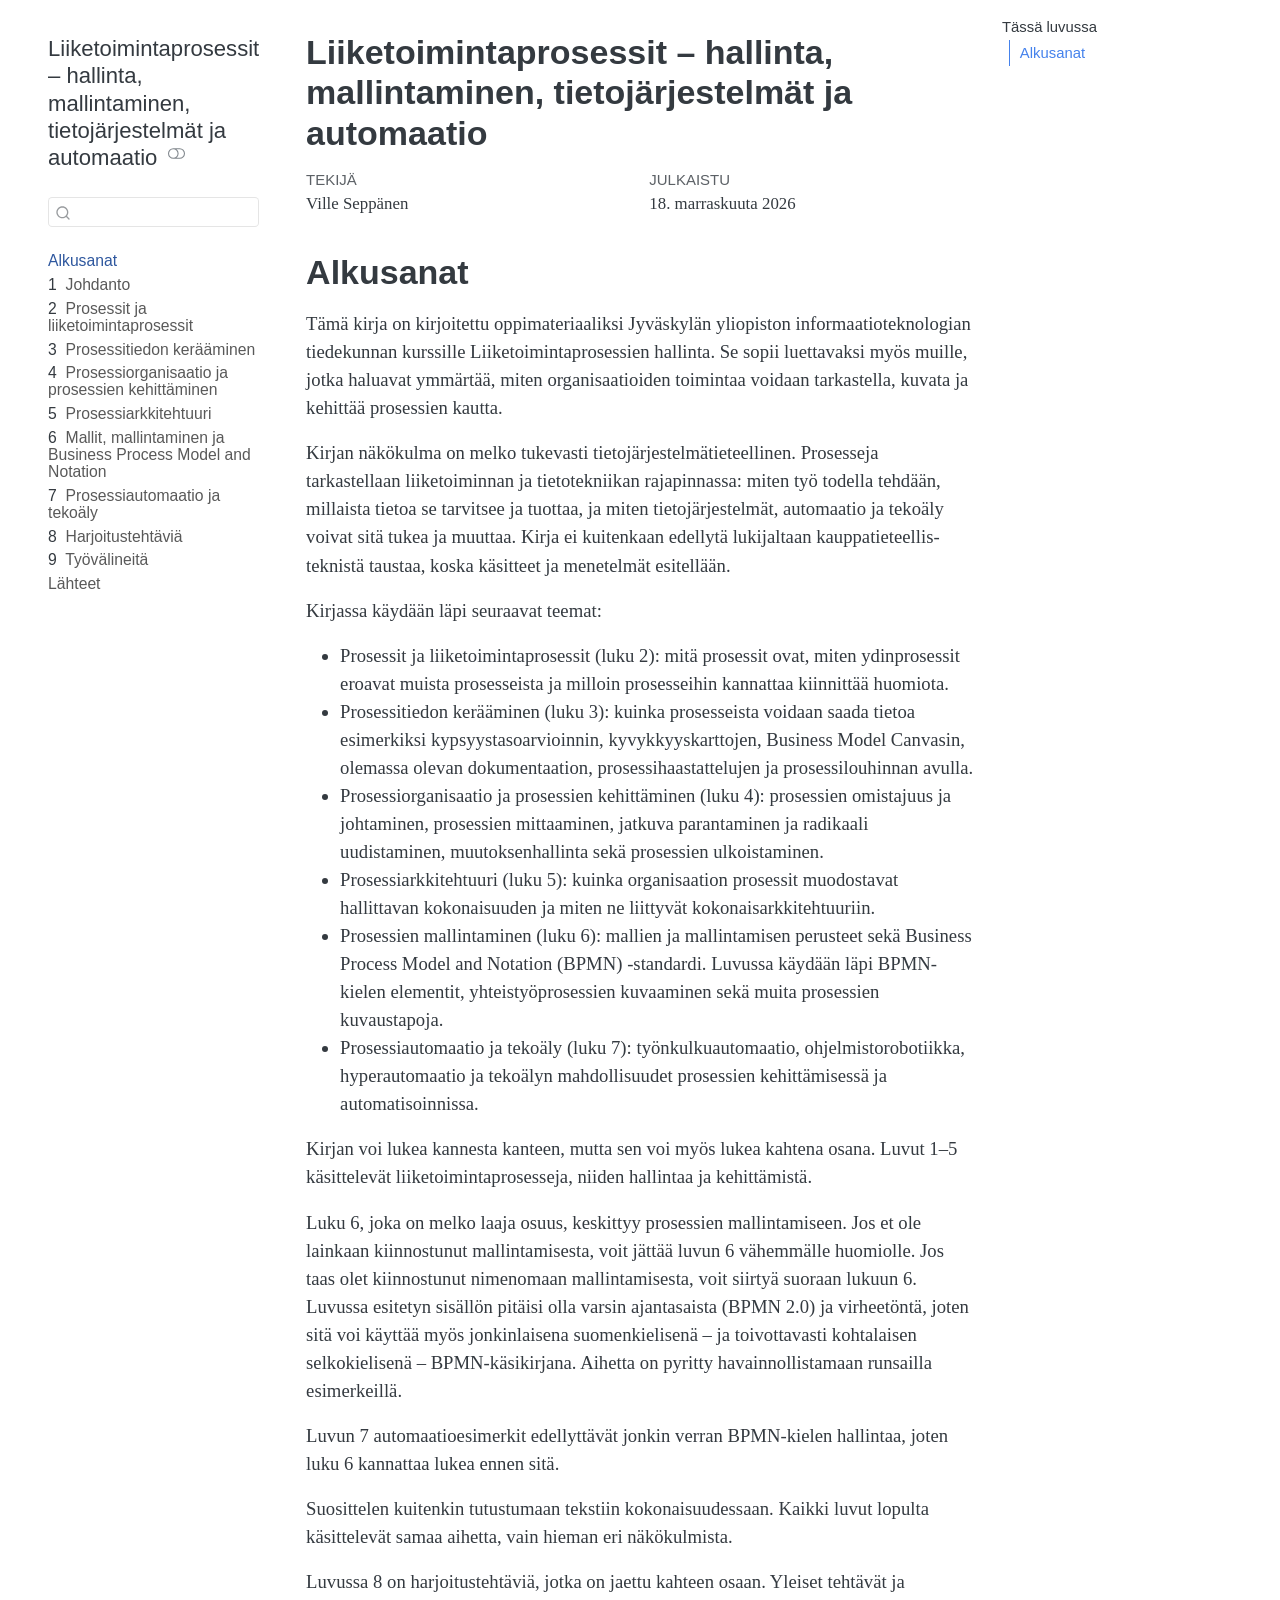
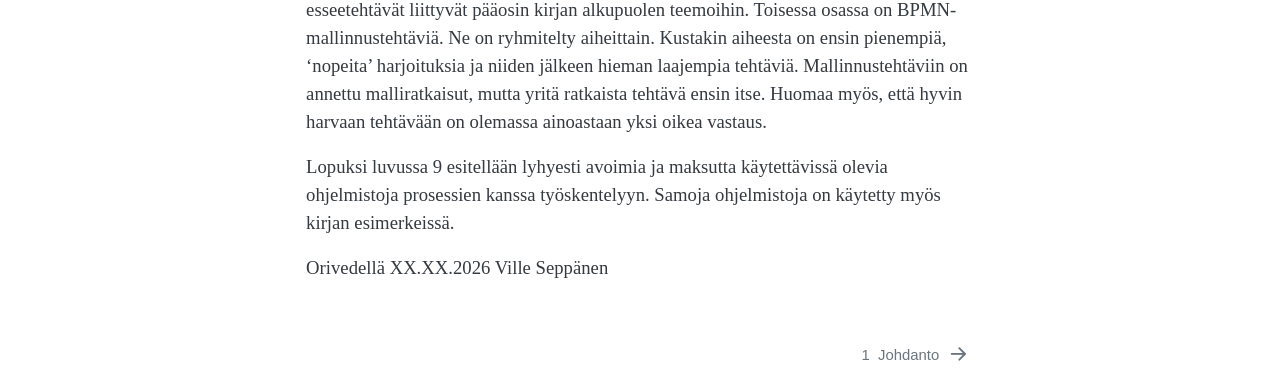
==== commit 65a5cb61: "Built site for gh-pages" ====
--- a/index.html
+++ b/index.html
@@ -412,7 +412,7 @@
 <li>Prosessiautomaatio ja tekoäly (luku 7): työnkulkuautomaatio, ohjelmistorobotiikka, hyperautomaatio ja tekoälyn mahdollisuudet prosessien kehittämisessä ja automatisoinnissa.</li>
 </ul>
 <p>Kirjan voi lukea kannesta kanteen, mutta sen voi myös lukea kahtena osana. Luvut 1–5 käsittelevät liiketoimintaprosesseja, niiden hallintaa ja kehittämistä.</p>
-<p>Luku 6, joka on melko laaja osuus, keskittyy prosessien mallintamiseen. Jos et ole lainkaan kiinnostunut mallintamisesta, voit jättää luvun 6 vähemmälle huomiolle. Jos taas olet kiinnostunut nimenomaan mallintamisesta, voit siirtyä suoraan lukuun 6. Luvussa esitetyn sisällön pitäisi olla varsin ajantasaista (BPMN 2.0) ja virheetöntä, joten sitä voi toivottavasti käyttää myös jonkinlaisena suomenkielisenä – ja toivottavasti kohtalaisen selkokielisenä – BPMN-käsikirjana. Aihetta on pyritty havainnollistamaan runsailla esimerkeillä.</p>
+<p>Luku 6, joka on melko laaja osuus, keskittyy prosessien mallintamiseen. Jos et ole lainkaan kiinnostunut mallintamisesta, voit jättää luvun 6 vähemmälle huomiolle. Jos taas olet kiinnostunut nimenomaan mallintamisesta, voit siirtyä suoraan lukuun 6. Luvussa esitetyn sisällön pitäisi olla varsin ajantasaista (BPMN 2.0) ja virheetöntä, joten sitä voi käyttää myös jonkinlaisena suomenkielisenä – ja toivottavasti kohtalaisen selkokielisenä – BPMN-käsikirjana. Aihetta on pyritty havainnollistamaan runsailla esimerkeillä.</p>
 <p>Luvun 7 automaatioesimerkit edellyttävät jonkin verran BPMN-kielen hallintaa, joten luku 6 kannattaa lukea ennen sitä.</p>
 <p>Suosittelen kuitenkin tutustumaan tekstiin kokonaisuudessaan. Kaikki luvut lopulta käsittelevät samaa aihetta, vain hieman eri näkökulmista.</p>
 <p>Luvussa 8 on harjoitustehtäviä, jotka on jaettu kahteen osaan. Yleiset tehtävät ja esseetehtävät liittyvät pääosin kirjan alkupuolen teemoihin. Toisessa osassa on BPMN-mallinnustehtäviä. Ne on ryhmitelty aiheittain. Kustakin aiheesta on ensin pienempiä, ‘nopeita’ harjoituksia ja niiden jälkeen hieman laajempia tehtäviä. Mallinnustehtäviin on annettu malliratkaisut, mutta yritä ratkaista tehtävä ensin itse. Huomaa myös, että hyvin harvaan tehtävään on olemassa ainoastaan yksi oikea vastaus.</p>
